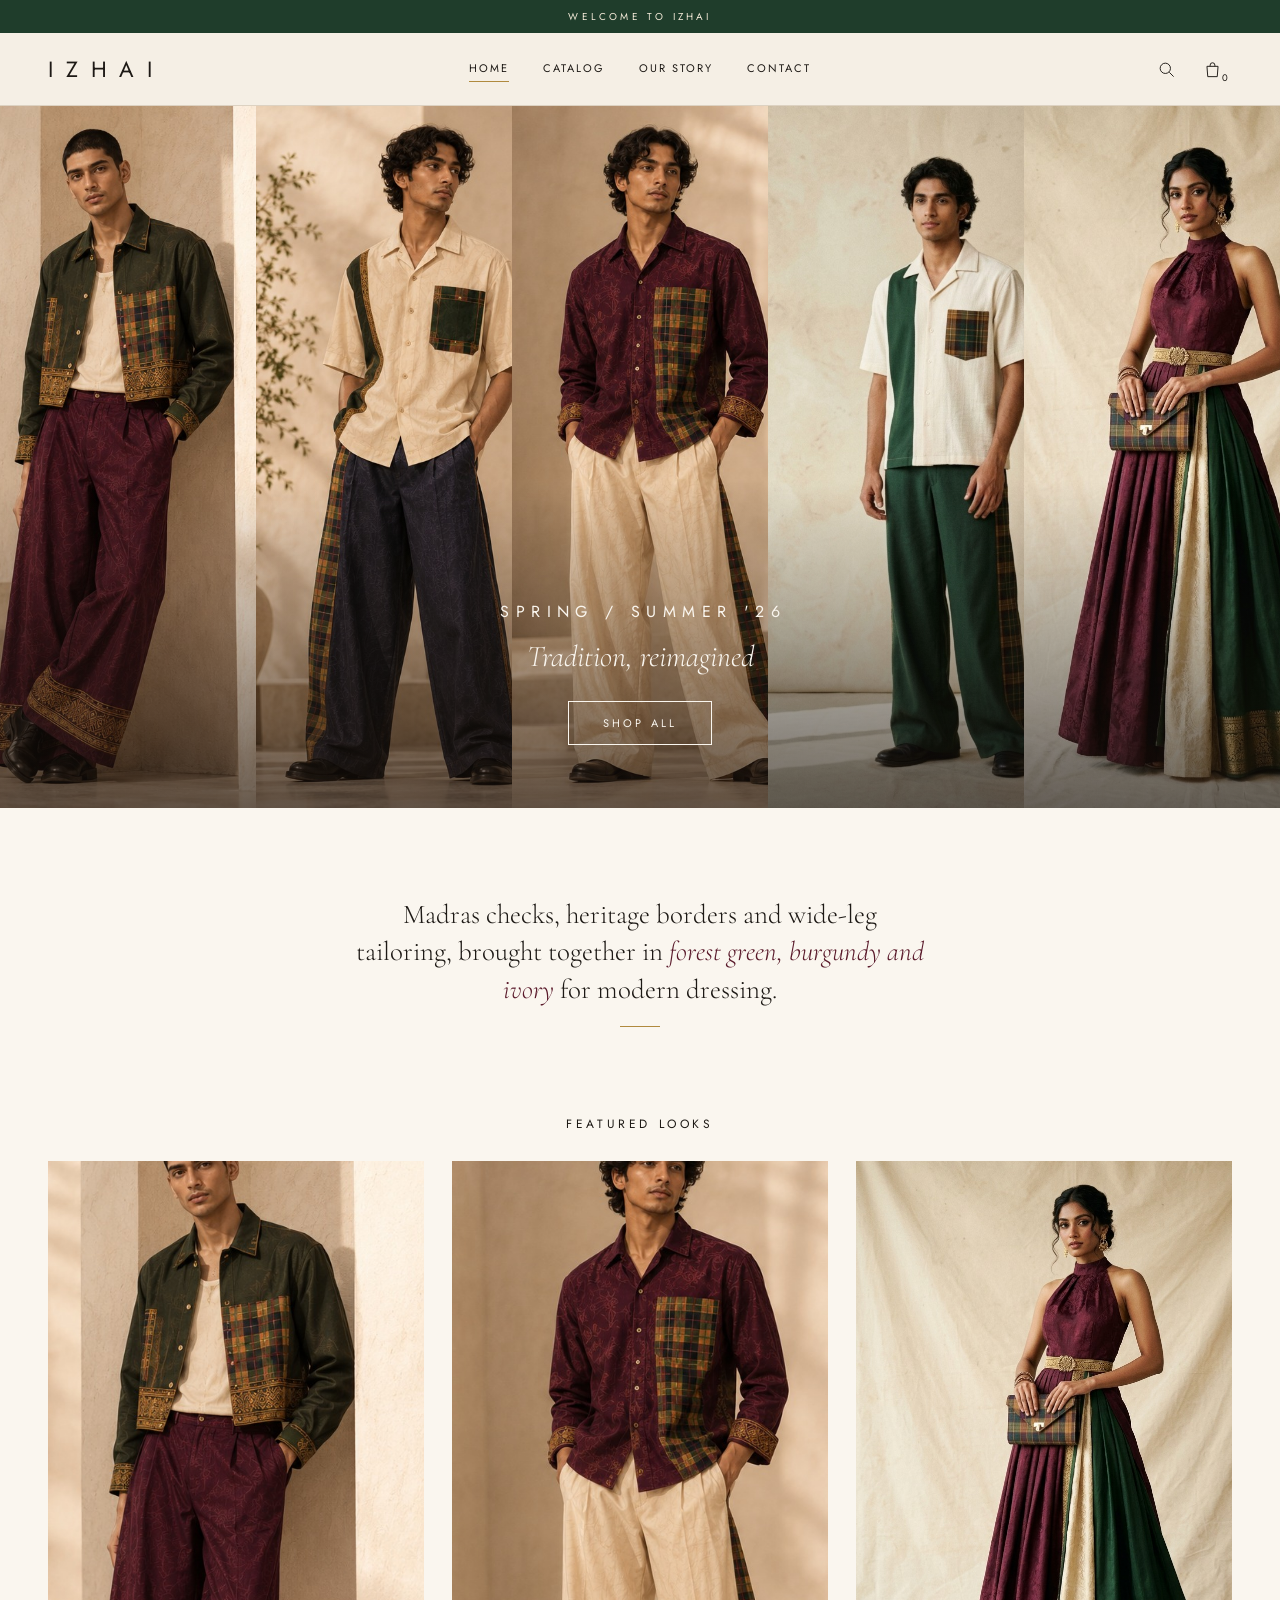
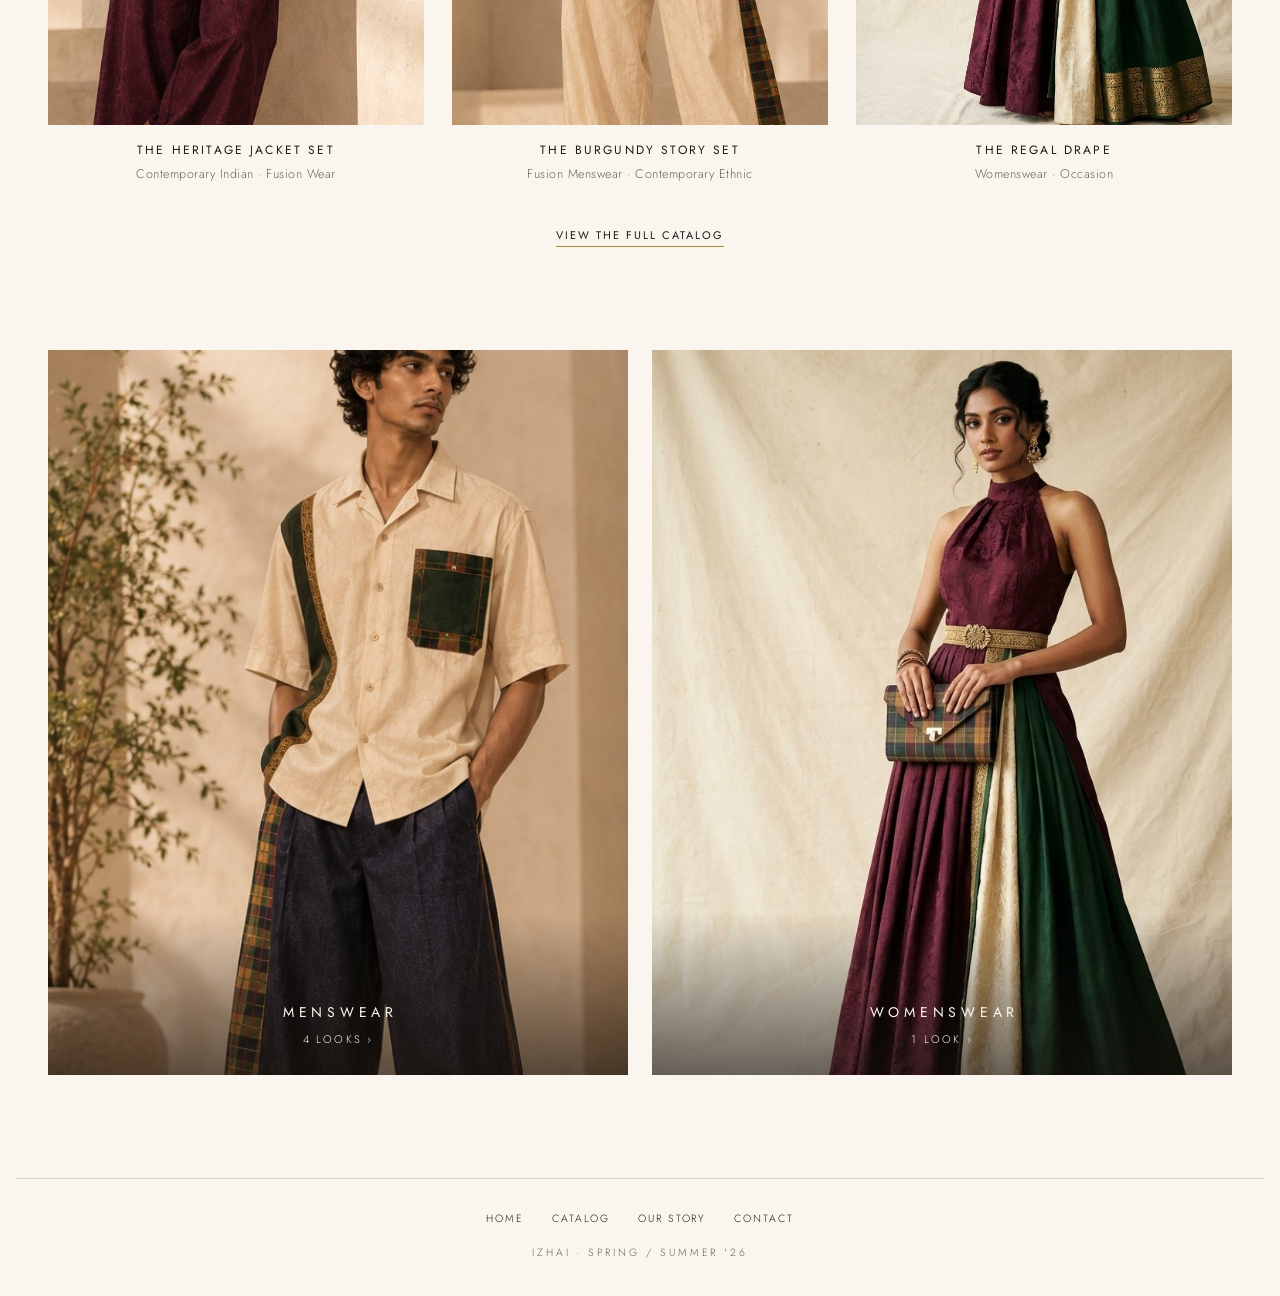
==== izhai-website/index.html @ 3ad514fe "Add IZHAI SS26 website Co-Authored-By: Claude Opus 5.5 <noreply@anthropic.com> Claude-Session: https" ====
<!doctype html>
<html lang="en">
<head>
<meta charset="utf-8">
<meta name="viewport" content="width=device-width, initial-scale=1, viewport-fit=cover">
<title>IZHAI</title>
<meta name="claude:viewport-fit-sides" content="cover">
<link rel="preconnect" href="https://fonts.googleapis.com">
<link rel="stylesheet" href="https://fonts.googleapis.com/css2?family=Cormorant+Garamond:ital,wght@0,400;0,500;1,400&family=Jost:wght@300;400;500&display=swap">
<style>
:root {
  --bg: #faf6ef;
  --header-bg: #f5efe5;
  --announce-bg: #1f3d2b;
  --announce-ink: #f3ead8;
  --surface: #fbf8f2;
  --tile: #ebe1d1;
  --ink: #1d1915;
  --muted: #6c6153;
  --hairline: #ddd2c2;
  --hairline-strong: #c9bba6;
  --gold: #b08a3e;
  --gold-text: #86672a;
  --burgundy: #5a1a2b;
  --forest: #1f3d2b;
  --chip-active-bg: #f1e6cf;
  --field-bg: #fffdf8;
  --on-photo: #faf6ef;
  --photo-scrim: rgba(22, 16, 12, 0.62);
  --photo-scrim-soft: rgba(22, 16, 12, 0);
  --sw-burgundy: #5a1a2b;
  --sw-forest: #1f3d2b;
  --sw-ivory: #efe6d2;
  --sw-navy: #1f2a44;
  --font-sans: "Jost", "Futura", "Century Gothic", "Avenir Next", "Helvetica Neue", Arial, sans-serif;
  --font-serif: "Cormorant Garamond", "EB Garamond", Garamond, "Times New Roman", Georgia, serif;
  --gutter-l: max(16px, env(safe-area-inset-left, 0px));
  --gutter-r: max(16px, env(safe-area-inset-right, 0px));
  --track: 0.18em;
  --header-h: 72px;
  color-scheme: light;
}
@media (prefers-color-scheme: dark) {
  :root:not([data-theme="light"]) {
    --bg: #1a1714;
    --header-bg: #201c18;
    --announce-bg: #14241a;
    --announce-ink: #e6dcc6;
    --surface: #221e1a;
    --tile: #2c2621;
    --ink: #efe7da;
    --muted: #a89c8b;
    --hairline: #3a332c;
    --hairline-strong: #52483e;
    --gold: #d2ae68;
    --gold-text: #d9b874;
    --burgundy: #d08d9e;
    --forest: #8fb79d;
    --chip-active-bg: #342c22;
    --field-bg: #221e1a;
    --on-photo: #faf6ef;
    --photo-scrim: rgba(10, 8, 6, 0.7);
    --photo-scrim-soft: rgba(10, 8, 6, 0);
    --sw-burgundy: #7a2a3e;
    --sw-forest: #2f5a40;
    --sw-ivory: #e9dfca;
    --sw-navy: #34446a;
    color-scheme: dark;
  }
}
:root[data-theme="dark"] {
  --bg: #1a1714;
  --header-bg: #201c18;
  --announce-bg: #14241a;
  --announce-ink: #e6dcc6;
  --surface: #221e1a;
  --tile: #2c2621;
  --ink: #efe7da;
  --muted: #a89c8b;
  --hairline: #3a332c;
  --hairline-strong: #52483e;
  --gold: #d2ae68;
  --gold-text: #d9b874;
  --burgundy: #d08d9e;
  --forest: #8fb79d;
  --chip-active-bg: #342c22;
  --field-bg: #221e1a;
  --on-photo: #faf6ef;
  --photo-scrim: rgba(10, 8, 6, 0.7);
  --photo-scrim-soft: rgba(10, 8, 6, 0);
  --sw-burgundy: #7a2a3e;
  --sw-forest: #2f5a40;
  --sw-ivory: #e9dfca;
  --sw-navy: #34446a;
  color-scheme: dark;
}

*, *::before, *::after { box-sizing: border-box; }
html { -webkit-text-size-adjust: 100%; }
body {
  margin: 0;
  background: var(--bg);
  color: var(--ink);
  font-family: var(--font-sans);
  font-weight: 300;
  font-size: 15px;
  line-height: 1.5;
  -webkit-font-smoothing: antialiased;
}
body::before {
  content: "";
  position: fixed;
  inset: 0 0 auto;
  height: env(safe-area-inset-top, 0px);
  z-index: 10;
  background: var(--header-bg);
}
img { max-width: 100%; display: block; }
a { color: inherit; }
button, select, input, textarea { font: inherit; color: inherit; }
:focus-visible { outline: 2px solid var(--gold); outline-offset: 3px; }
[hidden] { display: none !important; }

.page {
  padding-left: max(16px, env(safe-area-inset-left, 0px));
  padding-right: max(16px, env(safe-area-inset-right, 0px));
  padding-block: 0;
  min-height: 100vh;
  display: flex;
  flex-direction: column;
}
.wrap { width: 100%; max-width: 1440px; margin-inline: auto; padding-inline: clamp(0px, 2.5vw, 40px); }
.bleed {
  margin-left: calc(-1 * var(--gutter-l));
  margin-right: calc(-1 * var(--gutter-r));
}
.bleed-pad {
  padding-left: var(--gutter-l);
  padding-right: var(--gutter-r);
}

.caps, .nav a, .bar, .filter-title, .chip, .card-name, .btn, .tag, .details-title, .eyebrow, .crumbs {
  font-family: var(--font-sans);
  text-transform: uppercase;
  letter-spacing: var(--track);
}

/* Announcement */
.announce {
  background: var(--announce-bg);
  color: var(--announce-ink);
  text-align: center;
  font-size: 10px;
  font-weight: 400;
  letter-spacing: 0.32em;
  text-transform: uppercase;
  padding-block: 9px;
  padding-top: calc(9px + env(safe-area-inset-top, 0px));
}

/* Header */
.site-header {
  position: sticky;
  top: env(safe-area-inset-top, 0px);
  z-index: 20;
  background: var(--header-bg);
  border-bottom: 1px solid var(--hairline);
}
.header-inner {
  display: grid;
  grid-template-columns: 1fr auto 1fr;
  align-items: center;
  gap: 16px;
  min-height: var(--header-h);
  padding-block: 12px;
}
.wordmark {
  justify-self: start;
  text-decoration: none;
  font-family: var(--font-sans);
  font-weight: 400;
  font-size: 22px;
  letter-spacing: 0.58em;
  margin-right: -0.58em;
  line-height: 1;
}
.nav { display: flex; gap: 34px; flex-wrap: wrap; justify-content: center; }
.nav a {
  font-size: 11px;
  font-weight: 400;
  text-decoration: none;
  padding-block: 4px;
  border-bottom: 1px solid transparent;
}
.nav a:hover { border-bottom-color: var(--hairline-strong); }
.nav a[aria-current="page"] { border-bottom-color: var(--gold); }
.tools { justify-self: end; display: flex; align-items: center; gap: 6px; }
.icon-btn {
  position: relative;
  display: inline-grid;
  place-items: center;
  width: 40px;
  height: 40px;
  background: none;
  border: 1px solid transparent;
  cursor: pointer;
  padding: 0;
}
.icon-btn:hover { border-color: var(--hairline); }
.icon-btn svg { width: 19px; height: 19px; fill: none; stroke: currentColor; stroke-width: 1.2; }
.bag { cursor: default; }
.bag:hover { border-color: transparent; }
.bag-count {
  position: absolute;
  right: 3px;
  bottom: 5px;
  font-size: 9.5px;
  font-weight: 400;
  line-height: 1;
}
.search-row { border-top: 1px solid var(--hairline); padding-block: 12px; }
.search-row .wrap { display: flex; align-items: center; gap: 12px; }
.search-row input {
  flex: 1;
  min-width: 0;
  background: transparent;
  border: 0;
  border-bottom: 1px solid var(--hairline-strong);
  padding: 8px 2px;
  font-size: 14px;
  letter-spacing: 0.06em;
}
.search-row input:focus-visible { outline: none; border-bottom-color: var(--gold); }
.search-row .caps { font-size: 10.5px; color: var(--muted); }

/* Views */
main { flex: 1; }
.view:focus { outline: none; }
.view-head { text-align: center; padding-block: clamp(32px, 5vw, 56px) clamp(20px, 3vw, 32px); }
.view-head h1 {
  margin: 0;
  font-family: var(--font-sans);
  font-weight: 400;
  font-size: clamp(18px, 2.2vw, 24px);
  text-transform: uppercase;
  letter-spacing: 0.32em;
  margin-right: -0.32em;
}
.view-head p {
  margin: 14px auto 0;
  max-width: 46ch;
  font-family: var(--font-serif);
  font-size: clamp(18px, 2vw, 22px);
  line-height: 1.4;
  color: var(--muted);
}
.rule { width: 40px; height: 1px; background: var(--gold); margin: 18px auto 0; border: 0; }
.section-title {
  margin: 0 0 28px;
  text-align: center;
  font-size: 12px;
  font-weight: 400;
  letter-spacing: 0.3em;
  text-transform: uppercase;
}

/* Hero */
.hero { position: relative; height: clamp(420px, 78vh, 760px); background: var(--tile); overflow: hidden; }
.hero-strip { display: grid; grid-template-columns: repeat(5, minmax(0, 1fr)); height: 100%; }
.hero-strip img { width: 100%; height: 100%; object-fit: cover; object-position: 50% 25%; }
.hero-overlay {
  position: absolute;
  inset: auto 0 0 0;
  padding: 120px 16px clamp(36px, 7vh, 72px);
  background: linear-gradient(to top, var(--photo-scrim), var(--photo-scrim-soft));
  text-align: center;
  color: var(--on-photo);
}
.hero-overlay h1 {
  margin: 0;
  font-family: var(--font-sans);
  font-weight: 400;
  font-size: clamp(13px, 1.6vw, 16px);
  letter-spacing: 0.4em;
  margin-right: -0.4em;
  text-transform: uppercase;
}
.hero-overlay p {
  margin: 10px 0 22px;
  font-family: var(--font-serif);
  font-style: italic;
  font-size: clamp(20px, 2.6vw, 30px);
}
.btn-outline-light {
  display: inline-block;
  color: var(--on-photo);
  border: 1px solid var(--on-photo);
  padding: 13px 34px;
  font-size: 11px;
  font-weight: 400;
  letter-spacing: 0.28em;
  text-transform: uppercase;
  text-decoration: none;
  transition: background-color 200ms ease, color 200ms ease;
}
.btn-outline-light:hover { background: var(--on-photo); color: var(--ink); }
.btn-outline-light:focus-visible { outline-color: var(--on-photo); }

.home-intro { text-align: center; padding-block: clamp(44px, 7vw, 88px); }
.home-intro p {
  margin: 0 auto;
  max-width: 44ch;
  font-family: var(--font-serif);
  font-size: clamp(20px, 2.4vw, 27px);
  line-height: 1.38;
}
.home-intro em { color: var(--burgundy); }
.featured { padding-bottom: clamp(48px, 7vw, 96px); }
.featured .grid { grid-template-columns: repeat(3, minmax(0, 1fr)); }
.more { text-align: center; margin-top: 40px; }
.link-caps {
  font-size: 11px;
  font-weight: 400;
  letter-spacing: var(--track);
  text-transform: uppercase;
  text-decoration: none;
  border-bottom: 1px solid var(--gold);
  padding-bottom: 3px;
}

.split { display: grid; grid-template-columns: 1fr 1fr; gap: clamp(12px, 2vw, 24px); padding-bottom: clamp(56px, 8vw, 104px); }
.split a {
  position: relative;
  display: block;
  aspect-ratio: 4 / 5;
  overflow: hidden;
  background: var(--tile);
  text-decoration: none;
  color: var(--on-photo);
}
.split img { width: 100%; height: 100%; object-fit: cover; object-position: 50% 22%; transition: transform 900ms cubic-bezier(.2, .6, .2, 1); }
.split a:hover img { transform: scale(1.04); }
.split-label {
  position: absolute;
  inset: auto 0 0 0;
  padding: 90px 20px 28px;
  background: linear-gradient(to top, var(--photo-scrim), var(--photo-scrim-soft));
  text-align: center;
}
.split-label strong { display: block; font-weight: 400; font-size: 14px; letter-spacing: 0.34em; text-transform: uppercase; margin-right: -0.34em; }
.split-label span { display: block; margin-top: 8px; font-size: 11px; letter-spacing: 0.2em; text-transform: uppercase; }

/* Filter / sort bar */
.bar {
  display: flex;
  align-items: center;
  justify-content: space-between;
  gap: 12px;
  border-top: 1px solid var(--hairline);
  border-bottom: 1px solid var(--hairline);
  padding-block: 12px;
  font-size: 11px;
  font-weight: 400;
}
.bar-left { display: flex; align-items: center; gap: 20px; flex-wrap: wrap; }
.filter-toggle {
  background: none;
  border: 0;
  padding: 4px 0;
  cursor: pointer;
  font-size: 11px;
  letter-spacing: var(--track);
  text-transform: uppercase;
  display: inline-flex;
  align-items: center;
  gap: 10px;
}
.filter-toggle .sign { font-size: 14px; line-height: 1; width: 10px; text-align: center; }
.count { color: var(--muted); }
.sort { display: inline-flex; align-items: center; gap: 8px; position: relative; }
.sort label { cursor: pointer; white-space: nowrap; }
.sort select {
  appearance: none;
  -webkit-appearance: none;
  background: transparent;
  border: 0;
  border-bottom: 1px solid transparent;
  padding: 4px 18px 4px 2px;
  font-size: 11px;
  letter-spacing: var(--track);
  text-transform: uppercase;
  cursor: pointer;
}
.sort select:hover { border-bottom-color: var(--hairline-strong); }
.sort select option { background: var(--surface); color: var(--ink); }
.sort .chev { position: absolute; right: 2px; pointer-events: none; font-size: 14px; line-height: 1; transform: translateY(-1px); }

/* Shop layout */
.shop {
  display: grid;
  grid-template-columns: 210px minmax(0, 1fr);
  gap: clamp(24px, 3vw, 48px);
  padding-block: 32px 72px;
}
.shop[data-filters="closed"] { grid-template-columns: minmax(0, 1fr); }
.shop[data-filters="closed"] .filters { display: none; }
.filters { align-self: start; position: sticky; top: calc(env(safe-area-inset-top, 0px) + var(--header-h) + 24px); }
.filter-group { border-bottom: 1px solid var(--hairline); }
.filter-group summary {
  list-style: none;
  cursor: pointer;
  display: flex;
  justify-content: space-between;
  align-items: center;
  padding-block: 14px;
}
.filter-group summary::-webkit-details-marker { display: none; }
.filter-title { font-size: 11px; font-weight: 400; }
.filter-title .n { color: var(--gold-text); margin-left: 6px; }
.summary-chev {
  width: 7px; height: 7px;
  border-right: 1px solid var(--ink);
  border-bottom: 1px solid var(--ink);
  transform: rotate(45deg) translate(-2px, -2px);
  transition: transform 200ms ease;
  flex: none;
}
.filter-group[open] .summary-chev { transform: rotate(225deg) translate(-2px, -2px); }
.chips { display: flex; flex-direction: column; gap: 2px; padding-bottom: 14px; }
.chip {
  display: flex;
  align-items: center;
  gap: 10px;
  width: 100%;
  text-align: left;
  background: none;
  border: 0;
  border-left: 1px solid transparent;
  padding: 6px 8px;
  font-size: 10.5px;
  letter-spacing: 0.14em;
  font-weight: 300;
  cursor: pointer;
  color: var(--muted);
  transition: color 150ms ease, background-color 150ms ease;
}
.chip:hover { color: var(--ink); }
.chip[aria-pressed="true"] { color: var(--ink); font-weight: 400; border-left-color: var(--gold); background: var(--chip-active-bg); }
.chip .box { width: 10px; height: 10px; flex: none; border: 1px solid var(--hairline-strong); }
.chip[aria-pressed="true"] .box { background: var(--gold); border-color: var(--gold); }
.chip .sw { width: 11px; height: 11px; border-radius: 50%; flex: none; border: 1px solid var(--hairline-strong); }
.sw-burgundy { background: var(--sw-burgundy); }
.sw-forest-green { background: var(--sw-forest); }
.sw-ivory { background: var(--sw-ivory); }
.sw-navy { background: var(--sw-navy); }
.clear {
  margin-top: 18px;
  background: none;
  border: 0;
  border-bottom: 1px solid var(--hairline-strong);
  padding: 2px 0;
  font-size: 10.5px;
  letter-spacing: var(--track);
  text-transform: uppercase;
  cursor: pointer;
  color: var(--muted);
}
.clear:hover { color: var(--ink); border-bottom-color: var(--gold); }

/* Grid + cards */
.grid {
  list-style: none;
  margin: 0;
  padding: 0;
  display: grid;
  grid-template-columns: repeat(3, minmax(0, 1fr));
  gap: 56px clamp(16px, 2.2vw, 32px);
}
.card a { display: block; text-decoration: none; color: inherit; }
.card a:focus-visible { outline-offset: 6px; }
.card-media { aspect-ratio: 2 / 3; background: var(--tile); overflow: hidden; }
.card-media img {
  width: 100%;
  height: 100%;
  object-fit: cover;
  object-position: 50% 30%;
  transition: transform 900ms cubic-bezier(.2, .6, .2, 1);
}
.card a:hover .card-media img, .card a:focus-visible .card-media img { transform: scale(1.045); }
.card-text { padding-top: 16px; text-align: center; }
.card-name { margin: 0; font-size: 12px; font-weight: 400; }
.card-sub { margin: 6px 0 0; font-size: 12.5px; color: var(--muted); letter-spacing: 0.04em; }
.empty { grid-column: 1 / -1; text-align: center; padding: 64px 0; color: var(--muted); }
.empty p { margin: 0 0 12px; font-family: var(--font-serif); font-size: 21px; color: var(--ink); }

/* Product view */
.crumbs { display: flex; flex-wrap: wrap; gap: 10px; align-items: center; padding-block: 22px; font-size: 10.5px; color: var(--muted); border-bottom: 1px solid var(--hairline); }
.crumbs a { text-decoration: none; }
.crumbs a:hover { color: var(--ink); }
.crumbs [aria-current] { color: var(--ink); }
.product {
  display: grid;
  grid-template-columns: minmax(0, 1.05fr) minmax(0, 1fr);
  gap: clamp(28px, 5vw, 80px);
  padding-block: 36px 80px;
  align-items: start;
}
.product-media { background: var(--tile); position: sticky; top: calc(env(safe-area-inset-top, 0px) + var(--header-h) + 20px); }
.product-media img { width: 100%; height: auto; max-height: calc(100vh - var(--header-h) - 60px); object-fit: contain; margin-inline: auto; }
.product-body { padding-top: 8px; max-width: 560px; }
.eyebrow { margin: 0 0 14px; font-size: 10.5px; font-weight: 400; color: var(--gold-text); }
.product-body h1 {
  margin: 0;
  font-family: var(--font-sans);
  font-weight: 400;
  text-transform: uppercase;
  letter-spacing: 0.16em;
  font-size: clamp(19px, 2.2vw, 25px);
  line-height: 1.35;
}
.product-meta { margin: 10px 0 0; font-size: 12.5px; color: var(--muted); letter-spacing: 0.04em; }
.tags { list-style: none; margin: 18px 0 0; padding: 0; display: flex; flex-wrap: wrap; gap: 8px; }
.tag { border: 1px solid var(--hairline-strong); padding: 5px 10px; font-size: 9.5px; font-weight: 400; }
.story { margin-top: 26px; font-family: var(--font-serif); font-size: 19px; line-height: 1.55; font-weight: 400; }
.story p { margin: 0 0 14px; }
.story p:last-child { font-style: italic; color: var(--burgundy); }
.details-title { margin: 24px 0 0; padding-top: 18px; border-top: 1px solid var(--hairline); font-size: 11px; font-weight: 400; }
.details-list { list-style: none; margin: 12px 0 0; padding: 0; }
.details-list li { position: relative; padding: 8px 0 8px 20px; font-size: 14px; border-bottom: 1px solid var(--hairline); }
.details-list li::before { content: ""; position: absolute; left: 2px; top: 50%; width: 8px; height: 1px; background: var(--gold); }
.product-nav { margin-top: 36px; display: flex; justify-content: space-between; gap: 12px; flex-wrap: wrap; }
.btn {
  display: inline-flex;
  align-items: center;
  justify-content: center;
  background: none;
  border: 1px solid var(--hairline-strong);
  padding: 11px 18px;
  font-size: 10.5px;
  font-weight: 400;
  cursor: pointer;
  min-height: 44px;
  text-decoration: none;
}
.btn:hover { border-color: var(--ink); }
.btn-solid { background: var(--ink); color: var(--bg); border-color: var(--ink); }
.btn-solid:hover { background: var(--forest); border-color: var(--forest); color: var(--bg); }
.back { margin-top: 18px; }

/* Our story */
.story-page {
  display: grid;
  grid-template-columns: minmax(0, 0.9fr) minmax(0, 1fr);
  gap: clamp(28px, 5vw, 80px);
  align-items: center;
  padding-block: 8px 88px;
}
.story-page figure { margin: 0; background: var(--tile); aspect-ratio: 4 / 5; overflow: hidden; }
.story-page figure img { width: 100%; height: 100%; object-fit: cover; object-position: 50% 25%; }
.story-text { font-family: var(--font-serif); font-size: clamp(19px, 1.8vw, 22px); line-height: 1.6; max-width: 34em; }
.story-text p { margin: 0 0 18px; }
.story-text p:first-child::first-letter { font-size: 3.2em; float: left; line-height: 0.85; padding: 6px 10px 0 0; color: var(--burgundy); }
.story-text .link-caps { font-family: var(--font-sans); }

/* Contact */
.contact { max-width: 560px; margin-inline: auto; padding-block: 8px 96px; }
.field { display: block; margin-bottom: 22px; }
.field span { display: block; font-size: 10.5px; font-weight: 400; letter-spacing: var(--track); text-transform: uppercase; margin-bottom: 8px; }
.field input, .field textarea {
  width: 100%;
  background: var(--field-bg);
  border: 1px solid var(--hairline-strong);
  padding: 12px 14px;
  font-size: 15px;
  border-radius: 0;
}
.field textarea { min-height: 150px; resize: vertical; }
.field input:focus-visible, .field textarea:focus-visible { outline: 2px solid var(--gold); outline-offset: 0; border-color: var(--gold); }
.form-note { margin: 18px 0 0; font-size: 12.5px; color: var(--muted); }
.thanks { text-align: center; padding: 40px 20px; border: 1px solid var(--hairline); }
.thanks p { margin: 0 0 18px; font-family: var(--font-serif); font-size: 24px; }

/* Footer */
.site-footer { border-top: 1px solid var(--hairline); padding-block: 32px calc(36px + env(safe-area-inset-bottom, 0px)); text-align: center; }
.footer-nav { display: flex; justify-content: center; flex-wrap: wrap; gap: 10px 28px; margin-bottom: 18px; }
.footer-nav a { font-size: 10.5px; letter-spacing: var(--track); text-transform: uppercase; text-decoration: none; color: var(--ink); }
.footer-nav a:hover { color: var(--gold-text); }
.footer-line { margin: 0; font-size: 10.5px; letter-spacing: 0.28em; text-transform: uppercase; color: var(--muted); }

/* Responsive */
@media (max-width: 1100px) {
  .grid { grid-template-columns: repeat(2, minmax(0, 1fr)); }
}
@media (max-width: 860px) {
  :root { --header-h: 96px; }
  .header-inner { grid-template-columns: 1fr auto; row-gap: 6px; padding-block: 10px; }
  .nav { grid-column: 1 / -1; grid-row: 2; gap: 22px; }
  .wordmark { font-size: 19px; }
  .shop { grid-template-columns: minmax(0, 1fr); padding-block: 20px 56px; gap: 24px; }
  .filters { position: static; }
  .chips { flex-direction: row; flex-wrap: wrap; gap: 8px; }
  .chip { width: auto; border: 1px solid var(--hairline); padding: 8px 12px; min-height: 36px; }
  .chip[aria-pressed="true"] { border-color: var(--gold); }
  .chip .box { display: none; }
  .product { grid-template-columns: minmax(0, 1fr); padding-block: 20px 64px; }
  .product-media { position: static; }
  .product-media img { max-height: 78vh; }
  .story-page { grid-template-columns: minmax(0, 1fr); }
  .story-page figure { aspect-ratio: 4 / 3; }
}
@media (max-width: 600px) {
  .grid, .featured .grid { grid-template-columns: minmax(0, 1fr); gap: 44px; }
  .nav { gap: 16px; }
  .nav a { font-size: 10px; letter-spacing: 0.15em; }
  .split { grid-template-columns: minmax(0, 1fr); }
  .split a { aspect-ratio: 4 / 4; }
  .sort label { position: absolute; width: 1px; height: 1px; overflow: hidden; clip: rect(0 0 0 0); white-space: nowrap; }
  .bar-left { gap: 14px; }
  .hero { height: clamp(420px, 72vh, 620px); }
}
@media (prefers-reduced-motion: no-preference) { html { scroll-behavior: smooth; } }
@media (prefers-reduced-motion: reduce) {
  *, *::before, *::after { transition: none !important; animation: none !important; }
  .card a:hover .card-media img, .card a:focus-visible .card-media img, .split a:hover img { transform: none; }
}
.sr-only { position: absolute; width: 1px; height: 1px; padding: 0; margin: -1px; overflow: hidden; clip: rect(0 0 0 0); white-space: nowrap; border: 0; }
</style>
</head>
<body>
<div class="page">
  <div class="announce bleed bleed-pad" role="note">Welcome to IZHAI</div>

  <header class="site-header bleed bleed-pad">
    <div class="wrap header-inner">
      <a class="wordmark" href="#home" aria-label="IZHAI home">IZHAI</a>
      <nav class="nav" aria-label="Primary">
        <a href="#home" data-route="home">Home</a>
        <a href="#catalog" data-route="catalog">Catalog</a>
        <a href="#our-story" data-route="our-story">Our Story</a>
        <a href="#contact" data-route="contact">Contact</a>
      </nav>
      <div class="tools">
        <button class="icon-btn" id="searchToggle" type="button" aria-label="Search looks" aria-expanded="false" aria-controls="searchRow">
          <svg viewBox="0 0 24 24" aria-hidden="true"><circle cx="10.5" cy="10.5" r="6.5"/><path d="M15.5 15.5L21 21"/></svg>
        </button>
        <span class="icon-btn bag" role="img" aria-label="Bag, 0 items">
          <svg viewBox="0 0 24 24" aria-hidden="true"><path d="M5 8h14l-1 13H6L5 8z"/><path d="M9 8V6.5a3 3 0 0 1 6 0V8"/></svg>
          <span class="bag-count" aria-hidden="true">0</span>
        </span>
      </div>
    </div>
    <div class="search-row" id="searchRow" hidden>
      <div class="wrap">
        <label class="sr-only" for="searchInput">Search looks by name</label>
        <input id="searchInput" type="search" placeholder="Search looks" autocomplete="off">
        <span class="caps" id="searchCount" aria-live="polite"></span>
      </div>
    </div>
  </header>

  <main>
    <!-- HOME -->
    <section class="view" data-view="home" tabindex="-1" aria-labelledby="homeTitle">
      <div class="hero bleed">
        <div class="hero-strip" id="heroStrip"></div>
        <div class="hero-overlay">
          <h1 id="homeTitle">Spring / Summer '26</h1>
          <p>Tradition, reimagined</p>
          <a class="btn-outline-light" href="#catalog">Shop all</a>
        </div>
      </div>
      <div class="wrap">
        <div class="home-intro">
          <p>Madras checks, heritage borders and wide-leg tailoring, brought together in <em>forest green, burgundy and ivory</em> for modern dressing.</p>
          <hr class="rule">
        </div>
        <section class="featured" aria-labelledby="featuredTitle">
          <h2 class="section-title" id="featuredTitle">Featured Looks</h2>
          <ul class="grid" id="featuredGrid"></ul>
          <p class="more"><a class="link-caps" href="#catalog">View the full catalog</a></p>
        </section>
        <section class="split" aria-label="Shop by category" id="splitBand"></section>
      </div>
    </section>

    <!-- CATALOG -->
    <section class="view wrap" data-view="catalog" tabindex="-1" aria-labelledby="catalogTitle" hidden>
      <header class="view-head">
        <h1 id="catalogTitle">Catalog</h1>
        <p>Spring / Summer '26. Tradition reimagined through Madras checks, heritage borders and wide-leg tailoring.</p>
      </header>
      <div class="bar">
        <div class="bar-left">
          <button class="filter-toggle" id="filterToggle" type="button" aria-controls="filters" aria-expanded="true">
            <span>Filter by</span><span class="sign" aria-hidden="true">&minus;</span>
          </button>
          <span class="count" id="count" aria-live="polite">5 Looks</span>
        </div>
        <div class="sort">
          <label for="sort">Sort by</label>
          <select id="sort">
            <option value="collection">Collection order</option>
            <option value="name">Name A–Z</option>
          </select>
          <span class="chev" aria-hidden="true">&rsaquo;</span>
        </div>
      </div>
      <div class="shop" id="shop" data-filters="open">
        <aside class="filters" id="filters" aria-label="Filters"></aside>
        <ul class="grid" id="grid" aria-label="Looks"></ul>
      </div>
    </section>

    <!-- LOOK -->
    <section class="view wrap" data-view="look" tabindex="-1" aria-labelledby="lookTitle" hidden>
      <nav class="crumbs" aria-label="Breadcrumb">
        <a href="#home">Home</a><span aria-hidden="true">/</span>
        <a href="#catalog">Catalog</a><span aria-hidden="true">/</span>
        <span aria-current="page" id="crumbName"></span>
      </nav>
      <article class="product">
        <div class="product-media"><img id="lookImg" src="images/look-1.jpg" alt=""></div>
        <div class="product-body">
          <p class="eyebrow" id="lookEyebrow"></p>
          <h1 id="lookTitle"></h1>
          <p class="product-meta" id="lookMeta"></p>
          <ul class="tags" id="lookTags" aria-label="Style"></ul>
          <div class="story" id="lookStory"></div>
          <h2 class="details-title">Design Details</h2>
          <ul class="details-list" id="lookDetails"></ul>
          <div class="product-nav">
            <a class="btn" id="prevLink" href="#">&lsaquo;&nbsp; Previous</a>
            <a class="btn" id="nextLink" href="#">Next &nbsp;&rsaquo;</a>
          </div>
          <p class="back"><a class="link-caps" href="#catalog">Back to catalog</a></p>
        </div>
      </article>
    </section>

    <!-- OUR STORY -->
    <section class="view wrap" data-view="our-story" tabindex="-1" aria-labelledby="storyTitle" hidden>
      <header class="view-head">
        <h1 id="storyTitle">Our Story</h1>
        <hr class="rule">
      </header>
      <div class="story-page">
        <figure><img src="images/look-4.jpg" alt="The Modern Classic Set: ivory shirt with a forest green colour-block panel over forest green wide-leg trousers."></figure>
        <div class="story-text">
          <p>IZHAI begins with the textiles of tradition. For Spring / Summer '26, the Madras check, heritage borders and tonal surface motifs are taken out of the archive and set within the clean lines of contemporary dressing.</p>
          <p>Forest green, burgundy and ivory are placed against one another in colour-blocked panels, check pockets and side stripes, while gold-toned borders trace hems, cuffs and waistbands. Wide-leg trousers and relaxed silhouettes give every look an ease that belongs to everyday life.</p>
          <p>From the everyday shirt to the floor-length drape, the intent stays the same: tradition reimagined for modern dressing, with garments that bring character to the wardrobe.</p>
          <p><a class="link-caps" href="#catalog">Explore the collection</a></p>
        </div>
      </div>
    </section>

    <!-- CONTACT -->
    <section class="view wrap" data-view="contact" tabindex="-1" aria-labelledby="contactTitle" hidden>
      <header class="view-head">
        <h1 id="contactTitle">Contact</h1>
        <p>Questions about a look or the collection? Leave a note below.</p>
      </header>
      <div class="contact">
        <form id="contactForm" novalidate>
          <label class="field"><span>Name</span><input name="name" type="text" autocomplete="name" required></label>
          <label class="field"><span>Email</span><input name="email" type="email" autocomplete="email" required></label>
          <label class="field"><span>Message</span><textarea name="message" required></textarea></label>
          <button class="btn btn-solid" type="submit">Send message</button>
          <p class="form-note" id="formNote">This form is a preview: nothing is sent anywhere yet.</p>
        </form>
        <div class="thanks" id="thanks" role="status" hidden>
          <p>Thanks, we'll be in touch.</p>
          <button class="btn" id="againBtn" type="button">Send another message</button>
        </div>
      </div>
    </section>
  </main>

  <footer class="site-footer">
    <nav class="footer-nav" aria-label="Footer">
      <a href="#home">Home</a>
      <a href="#catalog">Catalog</a>
      <a href="#our-story">Our Story</a>
      <a href="#contact">Contact</a>
    </nav>
    <p class="footer-line">IZHAI &middot; Spring / Summer '26</p>
  </footer>
</div>

<script>
(function () {
  // Collection data. Add new looks by appending objects to this array.
  var LOOKS = [
    {
      slug: "heritage-jacket-set",
      name: "The Heritage Jacket Set",
      image: "images/look-1.jpg",
      alt: "Model in a forest green cropped jacket with Madras check patchwork and gold borders, over burgundy wide-leg trousers with gold hem borders.",
      gender: "Menswear",
      colours: ["Forest Green", "Burgundy"],
      styles: ["Contemporary Indian", "Fusion Wear", "Statement Casual"],
      story: [
        "The Heritage Jacket Set brings together contemporary tailoring and traditional design elements in a distinctive silhouette. Featuring a forest green cropped jacket with contrasting Madras check patchwork, intricate gold-toned border detailing and a relaxed fit, this ensemble celebrates the beauty of textile contrasts.",
        "Paired with fluid, wide-leg burgundy trousers featuring subtle heritage-inspired motifs and decorative borders, the look creates a balance between understated elegance and expressive design.",
        "Designed for those who appreciate tradition reimagined through modern dressing."
      ],
      details: ["Forest green cropped jacket", "Contrasting Madras check patchwork", "Decorative gold-toned border detailing", "Relaxed-fit silhouette", "Wide-leg burgundy trousers", "Heritage-inspired surface motifs"]
    },
    {
      slug: "everyday-heritage-set",
      name: "The Everyday Heritage Set",
      image: "images/look-2.jpg",
      alt: "Model in an ivory short-sleeved shirt with a diagonal forest green panel and Madras check chest pocket, over navy wide-leg trousers with Madras check side panels.",
      gender: "Menswear",
      colours: ["Ivory", "Navy", "Forest Green"],
      styles: ["Contemporary Casual", "Fusion Wear", "Everyday Statement"],
      story: [
        "The Everyday Heritage Set reinterprets classic menswear through thoughtful colour blocking and textile placement. The ivory short-sleeved shirt features a contrasting forest green panel running diagonally across the front, complemented by a Madras check chest pocket.",
        "Paired with relaxed navy wide-leg trousers, the ensemble incorporates matching check detailing along the side panels, creating a cohesive visual connection between the upper and lower garments.",
        "A versatile expression of contemporary Indian dressing, designed to bring character to everyday wardrobes."
      ],
      details: ["Ivory short-sleeved shirt", "Contrasting forest green panel", "Madras check chest pocket", "Relaxed navy wide-leg trousers", "Madras check side detailing", "Comfortable contemporary silhouette"]
    },
    {
      slug: "burgundy-story-set",
      name: "The Burgundy Story Set",
      image: "images/look-3.jpg",
      alt: "Model in a full-sleeved burgundy shirt with tonal motifs, a Madras check front panel and detailed cuffs, over ivory wide-leg trousers with a Madras check side panel.",
      gender: "Menswear",
      colours: ["Burgundy", "Ivory"],
      styles: ["Fusion Menswear", "Contemporary Ethnic", "Statement Dressing"],
      story: [
        "The Burgundy Story Set explores the relationship between traditional surface patterns and contemporary menswear silhouettes. The burgundy shirt features subtle tonal heritage-inspired motifs, complemented by a contrasting Madras check panel across the front and intricate decorative detailing on the cuffs.",
        "The shirt is paired with relaxed ivory wide-leg trousers, featuring coordinating check accents along the side and a clean, fluid silhouette.",
        "The combination of deep burgundy and soft ivory creates a striking yet balanced look, making this ensemble a statement in modern heritage dressing."
      ],
      details: ["Full-sleeved burgundy shirt", "Tonal heritage-inspired surface motifs", "Madras check front panel", "Decorative cuff detailing", "Ivory wide-leg trousers", "Contrasting Madras check side panel"]
    },
    {
      slug: "modern-classic-set",
      name: "The Modern Classic Set",
      image: "images/look-4.jpg",
      alt: "Model in an ivory open-collar short-sleeved shirt with a forest green colour-block panel and Madras check chest pocket, over forest green wide-leg trousers with a Madras check side panel.",
      gender: "Menswear",
      colours: ["Ivory", "Forest Green"],
      styles: ["Minimal Fusion", "Contemporary Casual", "Everyday Luxury"],
      story: [
        "The Modern Classic Set celebrates simplicity through thoughtful detailing and contemporary proportions. The ivory short-sleeved shirt features a relaxed open-collar silhouette, highlighted by a contrasting forest green colour-block panel and a Madras check chest pocket.",
        "Complementing the shirt are relaxed forest green wide-leg trousers, detailed with a coordinating Madras check side panel that adds visual interest while maintaining the understated character of the ensemble.",
        "Designed for effortless styling, this look brings together everyday functionality and the distinctive identity of IZHAI."
      ],
      details: ["Ivory short-sleeved shirt", "Relaxed open-collar neckline", "Forest green colour-block panel", "Madras check chest pocket", "Forest green wide-leg trousers", "Coordinating Madras check side detailing"]
    },
    {
      slug: "regal-drape",
      name: "The Regal Drape",
      image: "images/look-5.jpg",
      alt: "Model in a sleeveless high-halter floor-length gown colour-blocked in burgundy, forest green and ivory, with a gold-toned waistband and heritage borders, holding a Madras check envelope clutch.",
      gender: "Womenswear",
      colours: ["Burgundy", "Forest Green", "Ivory"],
      styles: [],
      subline: "Womenswear · Occasion",
      story: [
        "The Regal Drape is an expression of modern elegance rooted in traditional aesthetics. Featuring a high halter neckline and a beautifully flowing floor-length silhouette, this ensemble brings together rich burgundy, deep forest green and contrasting ivory panels.",
        "The fitted bodice is complemented by a statement gold-toned waistband that defines the silhouette, while the colour-blocked skirt creates movement and visual depth. Traditional-inspired border detailing adds a distinctive heritage touch to the overall design.",
        "Designed for occasions that call for individuality, elegance and a contemporary interpretation of Indian dressing."
      ],
      details: ["High halter neckline", "Sleeveless fitted bodice", "Burgundy, forest green and ivory colour blocking", "Gold-toned waistband"]
    }
  ];
  var FEATURED = ["heritage-jacket-set", "burgundy-story-set", "regal-drape"];
  var SPLIT = [
    { gender: "Menswear", image: "images/look-2.jpg", alt: "Menswear: The Everyday Heritage Set." },
    { gender: "Womenswear", image: "images/look-5.jpg", alt: "Womenswear: The Regal Drape." }
  ];

  var GROUPS = [
    { key: "gender", label: "Gender", options: ["Menswear", "Womenswear"], get: function (l) { return [l.gender]; } },
    { key: "colour", label: "Colour", options: ["Burgundy", "Forest Green", "Ivory", "Navy"], get: function (l) { return l.colours; }, swatch: true },
    { key: "style", label: "Style", options: uniqueStyles(), get: function (l) { return l.styles; } }
  ];
  var VIEWS = ["home", "catalog", "our-story", "contact"];
  var STORE_KEY = "izhai-ss26-filters";

  var state = { gender: [], colour: [], style: [], sort: "collection" };
  var query = "";
  var visible = LOOKS.slice();
  var firstRoute = true;

  var $ = function (id) { return document.getElementById(id); };
  var grid = $("grid"), filtersEl = $("filters"), shop = $("shop"), countEl = $("count"),
      sortEl = $("sort"), toggle = $("filterToggle"), searchInput = $("searchInput");

  function uniqueStyles() {
    var out = [];
    LOOKS.forEach(function (l) { l.styles.forEach(function (s) { if (out.indexOf(s) < 0) out.push(s); }); });
    return out;
  }
  function slugify(s) { return s.toLowerCase().replace(/[^a-z0-9]+/g, "-"); }
  function subline(l) { return l.subline || l.styles.slice(0, 2).join(" · "); }
  function plural(n) { return n + (n === 1 ? " Look" : " Looks"); }
  function bySlug(s) { for (var i = 0; i < LOOKS.length; i++) if (LOOKS[i].slug === s) return LOOKS[i]; return null; }
  function el(tag, cls, text) {
    var e = document.createElement(tag);
    if (cls) e.className = cls;
    if (text != null) e.textContent = text;
    return e;
  }

  function load() {
    try {
      var raw = localStorage.getItem(STORE_KEY);
      if (!raw) return;
      var s = JSON.parse(raw);
      GROUPS.forEach(function (g) {
        if (Array.isArray(s[g.key])) state[g.key] = s[g.key].filter(function (v) { return g.options.indexOf(v) >= 0; });
      });
      if (s.sort === "name" || s.sort === "collection") state.sort = s.sort;
    } catch (e) {}
  }
  function save() {
    try { localStorage.setItem(STORE_KEY, JSON.stringify(state)); } catch (e) {}
  }

  function card(l) {
    var li = el("li", "card");
    var a = el("a");
    a.href = "#look-" + l.slug;
    a.dataset.slug = l.slug;
    var media = el("div", "card-media");
    var img = el("img");
    img.src = l.image;
    img.alt = l.alt;
    img.loading = "lazy";
    img.decoding = "async";
    media.appendChild(img);
    var text = el("div", "card-text");
    text.appendChild(el("h3", "card-name", l.name));
    text.appendChild(el("p", "card-sub", subline(l)));
    a.appendChild(media);
    a.appendChild(text);
    li.appendChild(a);
    return li;
  }

  // Home
  function buildHome() {
    var strip = $("heroStrip");
    LOOKS.slice(0, 5).forEach(function (l) {
      var img = el("img");
      img.src = l.image;
      img.alt = "";
      strip.appendChild(img);
    });
    var fg = $("featuredGrid");
    FEATURED.forEach(function (s) { var l = bySlug(s); if (l) fg.appendChild(card(l)); });
    var band = $("splitBand");
    SPLIT.forEach(function (s) {
      var n = LOOKS.filter(function (l) { return l.gender === s.gender; }).length;
      var a = el("a");
      a.href = "#catalog";
      a.addEventListener("click", function () {
        GROUPS.forEach(function (g) { state[g.key] = []; });
        state.gender = [s.gender];
        setQuery("");
        update();
      });
      var img = el("img");
      img.src = s.image;
      img.alt = s.alt;
      img.loading = "lazy";
      a.appendChild(img);
      var lab = el("span", "split-label");
      lab.appendChild(el("strong", null, s.gender));
      lab.appendChild(el("span", null, plural(n) + "  ›"));
      a.appendChild(lab);
      band.appendChild(a);
    });
  }

  // Catalog
  function buildFilters() {
    var wide = window.matchMedia("(min-width: 861px)").matches;
    GROUPS.forEach(function (g) {
      var d = el("details", "filter-group");
      d.open = wide || state[g.key].length > 0;
      var sum = el("summary");
      var t = el("span", "filter-title", g.label);
      var n = el("span", "n");
      n.dataset.count = g.key;
      t.appendChild(n);
      sum.appendChild(t);
      sum.appendChild(el("span", "summary-chev"));
      d.appendChild(sum);
      var wrap = el("div", "chips");
      wrap.setAttribute("role", "group");
      wrap.setAttribute("aria-label", g.label);
      g.options.forEach(function (opt) {
        var b = el("button", "chip");
        b.type = "button";
        b.dataset.group = g.key;
        b.dataset.value = opt;
        var mark = el("span", g.swatch ? "sw sw-" + slugify(opt) : "box");
        mark.setAttribute("aria-hidden", "true");
        b.appendChild(mark);
        b.appendChild(el("span", null, opt));
        b.addEventListener("click", function () {
          var arr = state[g.key], i = arr.indexOf(opt);
          if (i >= 0) arr.splice(i, 1); else arr.push(opt);
          update();
        });
        wrap.appendChild(b);
      });
      d.appendChild(wrap);
      filtersEl.appendChild(d);
    });
    var clear = el("button", "clear", "Clear filters");
    clear.type = "button";
    clear.id = "clearBtn";
    clear.addEventListener("click", clearAll);
    filtersEl.appendChild(clear);
  }
  function clearAll() {
    GROUPS.forEach(function (g) { state[g.key] = []; });
    setQuery("");
    update();
  }
  function setQuery(q) {
    query = q;
    if (searchInput.value !== q) searchInput.value = q;
  }

  function matches(l) {
    if (query && l.name.toLowerCase().indexOf(query.toLowerCase().trim()) < 0) return false;
    return GROUPS.every(function (g) {
      var sel = state[g.key];
      if (!sel.length) return true;
      var vals = g.get(l);
      return sel.some(function (v) { return vals.indexOf(v) >= 0; });
    });
  }

  function renderGrid() {
    visible = LOOKS.filter(matches);
    if (state.sort === "name") {
      visible.sort(function (a, b) {
        return a.name.replace(/^The\s+/i, "").localeCompare(b.name.replace(/^The\s+/i, ""));
      });
    }
    grid.textContent = "";
    if (!visible.length) {
      var li = el("li", "empty");
      li.appendChild(el("p", null, query ? "No looks match “" + query + "”." : "No looks match these filters."));
      var b = el("button", "clear", "Clear filters");
      b.type = "button";
      b.addEventListener("click", clearAll);
      li.appendChild(b);
      grid.appendChild(li);
    }
    visible.forEach(function (l) { grid.appendChild(card(l)); });
    countEl.textContent = plural(visible.length) + (query ? " · “" + query + "”" : "");
    $("searchCount").textContent = query ? plural(visible.length) : "";
  }

  function syncControls() {
    filtersEl.querySelectorAll(".chip").forEach(function (b) {
      b.setAttribute("aria-pressed", state[b.dataset.group].indexOf(b.dataset.value) >= 0 ? "true" : "false");
    });
    filtersEl.querySelectorAll("[data-count]").forEach(function (n) {
      var c = state[n.dataset.count].length;
      n.textContent = c ? "(" + c + ")" : "";
      if (c) n.closest("details").open = true;
    });
    var any = query || GROUPS.some(function (g) { return state[g.key].length; });
    $("clearBtn").hidden = !any;
    sortEl.value = state.sort;
  }

  function update() {
    syncControls();
    renderGrid();
    save();
  }

  function setFiltersOpen(open) {
    shop.dataset.filters = open ? "open" : "closed";
    toggle.setAttribute("aria-expanded", open ? "true" : "false");
    toggle.querySelector(".sign").textContent = open ? "−" : "+";
  }

  // Look view
  function renderLook(l) {
    var i = LOOKS.indexOf(l);
    var list = visible.indexOf(l) >= 0 ? visible : LOOKS;
    var pos = list.indexOf(l);
    $("lookImg").src = l.image;
    $("lookImg").alt = l.alt;
    $("crumbName").textContent = l.name;
    $("lookEyebrow").textContent = "Look " + String(i + 1).padStart(2, "0") + " / " + String(LOOKS.length).padStart(2, "0");
    $("lookTitle").textContent = l.name;
    $("lookMeta").textContent = l.gender + " · " + l.colours.join(", ");
    var tags = $("lookTags");
    tags.textContent = "";
    tags.hidden = !l.styles.length;
    l.styles.forEach(function (s) { tags.appendChild(el("li", "tag", s)); });
    var story = $("lookStory");
    story.textContent = "";
    l.story.forEach(function (p) { story.appendChild(el("p", null, p)); });
    var dl = $("lookDetails");
    dl.textContent = "";
    l.details.forEach(function (d) { dl.appendChild(el("li", null, d)); });
    var single = list.length < 2;
    var prev = list[(pos - 1 + list.length) % list.length], next = list[(pos + 1) % list.length];
    $("prevLink").hidden = single;
    $("nextLink").hidden = single;
    $("prevLink").href = "#look-" + prev.slug;
    $("nextLink").href = "#look-" + next.slug;
    $("prevLink").setAttribute("aria-label", "Previous look: " + prev.name);
    $("nextLink").setAttribute("aria-label", "Next look: " + next.name);
  }

  // Router (plain #name hashes only)
  function show(name) {
    document.querySelectorAll("[data-view]").forEach(function (v) { v.hidden = v.dataset.view !== name; });
    var navName = name === "look" ? "catalog" : name;
    document.querySelectorAll(".nav a[data-route]").forEach(function (a) {
      if (a.dataset.route === navName) a.setAttribute("aria-current", "page");
      else a.removeAttribute("aria-current");
    });
    if (!firstRoute) {
      window.scrollTo({ top: 0, behavior: "instant" });
      var v = document.querySelector('[data-view="' + name + '"]');
      if (v && !(document.activeElement === searchInput)) v.focus({ preventScroll: true });
    }
    firstRoute = false;
  }
  function route() {
    var h = decodeURIComponent(location.hash.slice(1));
    if (h.indexOf("look-") === 0) {
      var l = bySlug(h.slice(5));
      if (l) { renderLook(l); show("look"); return; }
    }
    show(VIEWS.indexOf(h) >= 0 ? h : "home");
  }

  // Search
  var searchToggle = $("searchToggle"), searchRow = $("searchRow");
  function setSearchOpen(open) {
    searchRow.hidden = !open;
    searchToggle.setAttribute("aria-expanded", open ? "true" : "false");
    if (open) searchInput.focus();
  }
  searchToggle.addEventListener("click", function () { setSearchOpen(searchRow.hidden); });
  searchInput.addEventListener("input", function () {
    query = searchInput.value;
    update();
    if (location.hash !== "#catalog" && query) location.hash = "#catalog";
  });
  searchInput.addEventListener("keydown", function (e) {
    if (e.key === "Escape") { setSearchOpen(false); searchToggle.focus(); }
    if (e.key === "Enter") { e.preventDefault(); if (location.hash !== "#catalog") location.hash = "#catalog"; }
  });

  // Contact
  var form = $("contactForm");
  form.addEventListener("submit", function (e) {
    e.preventDefault();
    if (!form.reportValidity()) return;
    form.hidden = true;
    $("thanks").hidden = false;
    $("againBtn").focus();
  });
  $("againBtn").addEventListener("click", function () {
    form.reset();
    form.hidden = false;
    $("thanks").hidden = true;
    form.querySelector("input").focus();
  });

  sortEl.addEventListener("change", function () { state.sort = sortEl.value; update(); });
  toggle.addEventListener("click", function () { setFiltersOpen(shop.dataset.filters !== "open"); });
  window.addEventListener("hashchange", route);

  load();
  buildHome();
  buildFilters();
  setFiltersOpen(window.matchMedia("(min-width: 861px)").matches);
  update();
  route();
})();
</script>

</body>
</html>
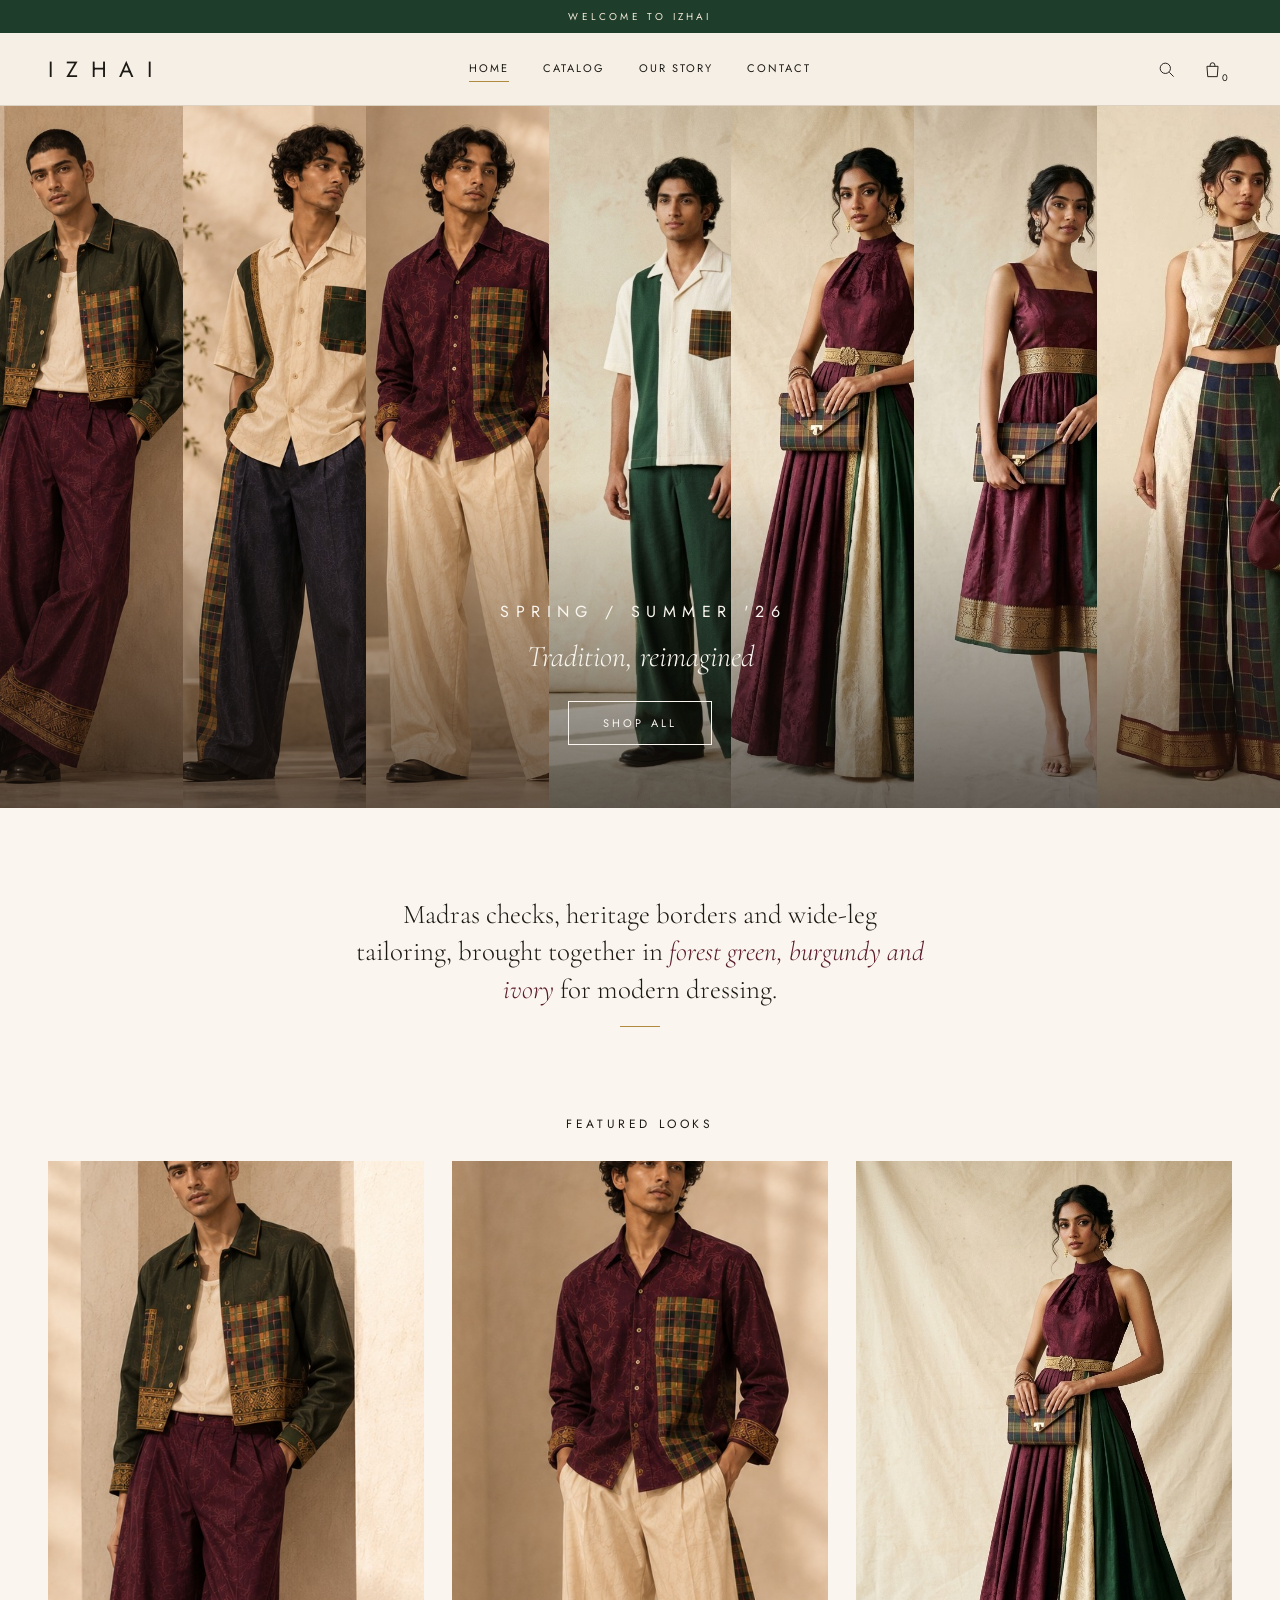
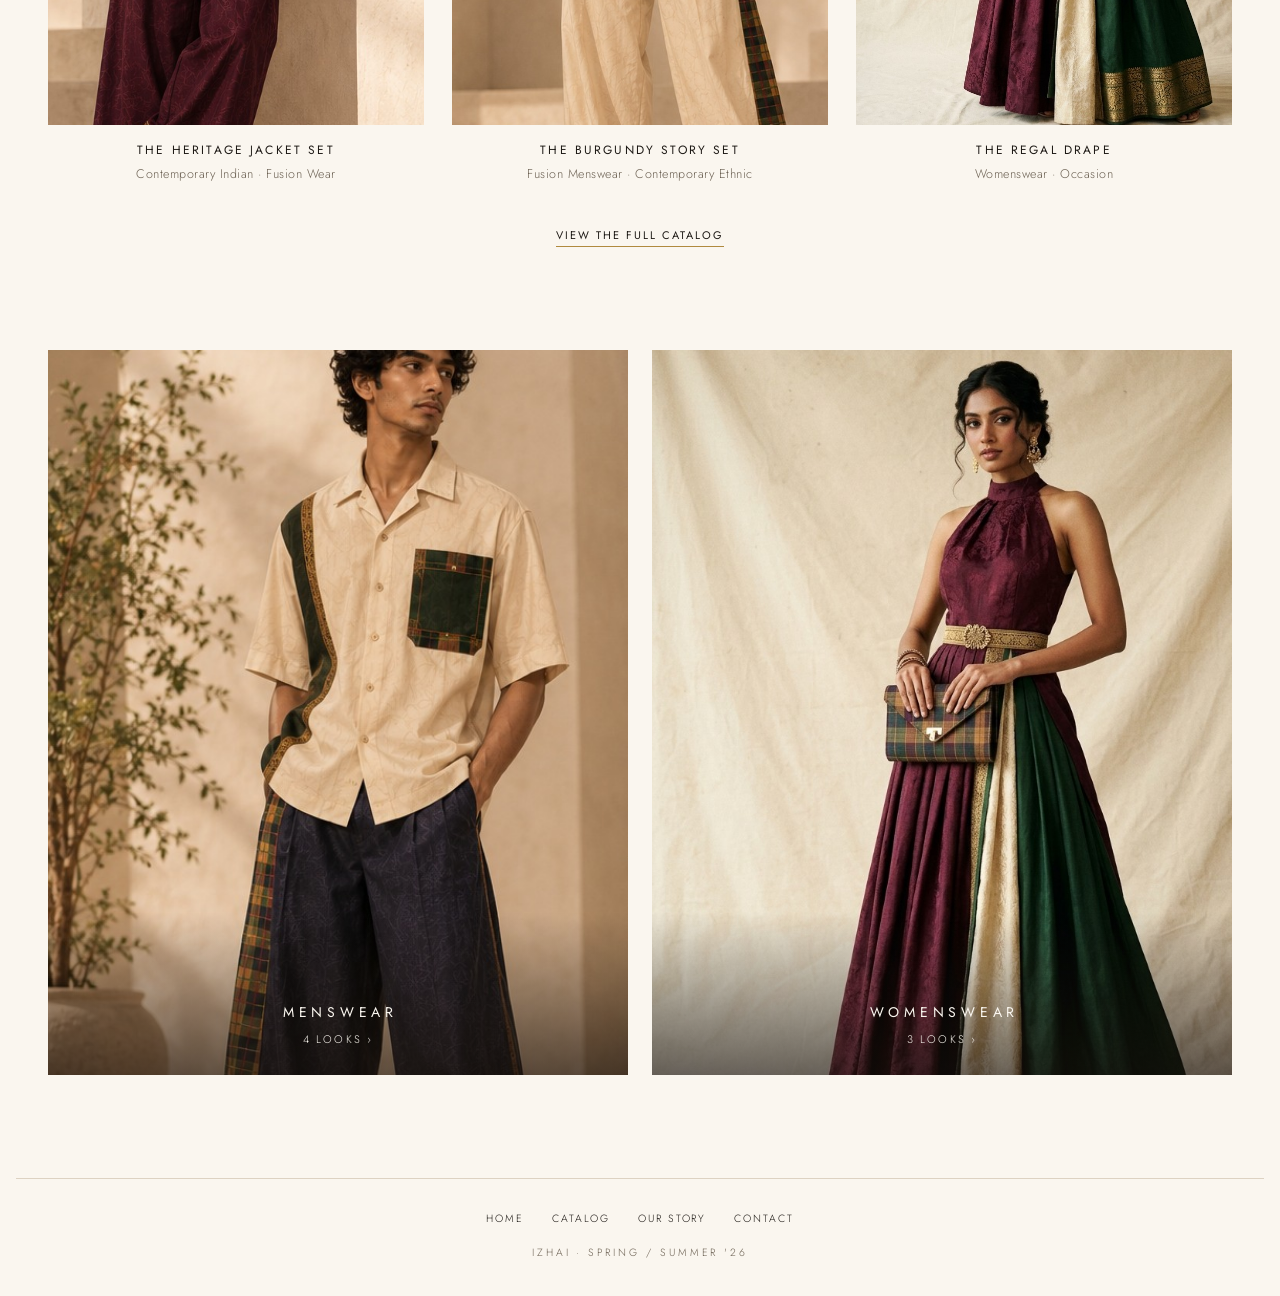
==== commit 561f30b7: "Add Heritage Muse and Checkered Heritage looks Co-Authored-By: Claude Opus 5.5 <noreply@anthropic.co" ====
--- a/izhai-website/index.html
+++ b/izhai-website/index.html
@@ -266,7 +266,7 @@
 
 /* Hero */
 .hero { position: relative; height: clamp(420px, 78vh, 760px); background: var(--tile); overflow: hidden; }
-.hero-strip { display: grid; grid-template-columns: repeat(5, minmax(0, 1fr)); height: 100%; }
+.hero-strip { display: grid; grid-auto-flow: column; grid-auto-columns: minmax(0, 1fr); height: 100%; }
 .hero-strip img { width: 100%; height: 100%; object-fit: cover; object-position: 50% 25%; }
 .hero-overlay {
   position: absolute;
@@ -617,6 +617,7 @@
   .sort label { position: absolute; width: 1px; height: 1px; overflow: hidden; clip: rect(0 0 0 0); white-space: nowrap; }
   .bar-left { gap: 14px; }
   .hero { height: clamp(420px, 72vh, 620px); }
+  .hero-strip img:nth-child(n+6) { display: none; }
 }
 @media (prefers-reduced-motion: no-preference) { html { scroll-behavior: smooth; } }
 @media (prefers-reduced-motion: reduce) {
@@ -694,7 +695,7 @@
           <button class="filter-toggle" id="filterToggle" type="button" aria-controls="filters" aria-expanded="true">
             <span>Filter by</span><span class="sign" aria-hidden="true">&minus;</span>
           </button>
-          <span class="count" id="count" aria-live="polite">5 Looks</span>
+          <span class="count" id="count" aria-live="polite">7 Looks</span>
         </div>
         <div class="sort">
           <label for="sort">Sort by</label>
@@ -866,6 +867,36 @@
         "Designed for occasions that call for individuality, elegance and a contemporary interpretation of Indian dressing."
       ],
       details: ["High halter neckline", "Sleeveless fitted bodice", "Burgundy, forest green and ivory colour blocking", "Gold-toned waistband"]
+    },
+    {
+      slug: "heritage-muse",
+      name: "The Heritage Muse",
+      image: "images/look-6.jpg",
+      alt: "Model in a sleeveless burgundy and forest green midi dress with a gold waistband and gold hem border, holding a Madras check clutch.",
+      gender: "Womenswear",
+      colours: ["Burgundy", "Forest Green"],
+      styles: ["Contemporary Ethnic", "Modern Occasion Wear", "Fusion Dressing"],
+      story: [
+        "The Heritage Muse reimagines traditional textile aesthetics through a contemporary midi-length silhouette. Designed with a structured square neckline and sleeveless bodice, the dress features a rich burgundy upper section complemented by a contrasting forest green skirt panel.",
+        "A statement gold-toned waistband creates definition at the waist, while the decorative border along the hem brings together the traditional detailing and contemporary construction.",
+        "Balancing elegance with versatility, this design is created for the woman who appreciates heritage-inspired fashion with a modern perspective."
+      ],
+      details: ["Square neckline", "Sleeveless structured bodice", "Burgundy and forest green colour blocking", "Gold-toned decorative waistband", "Midi-length flared skirt", "Traditional-inspired gold border detailing"]
+    },
+    {
+      slug: "checkered-heritage",
+      name: "The Checkered Heritage",
+      image: "images/look-7.jpg",
+      alt: "Model in an ivory high-neck crop top with a draped Madras check panel and wide-leg trousers in ivory, Madras check and forest green with gold hem borders, holding a burgundy bag.",
+      gender: "Womenswear",
+      colours: ["Ivory", "Forest Green", "Burgundy"],
+      styles: ["Contemporary Fusion", "Statement Co-ord", "Modern Indian Wear"],
+      story: [
+        "The Checkered Heritage explores the interplay of traditional checks and contemporary design. This two-piece ensemble features an asymmetrical sleeveless crop top with a high neckline, combining an ivory base with a contrasting Madras check panel that wraps diagonally across the bodice.",
+        "The coordinated wide-leg trousers continue the visual story through a combination of ivory, forest green and Madras check panels. Decorative gold-toned borders along the hem add a refined heritage-inspired finish.",
+        "A distinctive expression of contemporary Indian fashion, this co-ord set brings together playful textile contrasts and modern tailoring."
+      ],
+      details: ["Asymmetrical sleeveless crop top", "High neckline with Madras check detailing", "Ivory and contrasting check panels", "High-waisted wide-leg trousers", "Forest green, ivory and Madras check colour blocking", "Gold-toned decorative hem borders"]
     }
   ];
   var FEATURED = ["heritage-jacket-set", "burgundy-story-set", "regal-drape"];
@@ -946,7 +977,7 @@
   // Home
   function buildHome() {
     var strip = $("heroStrip");
-    LOOKS.slice(0, 5).forEach(function (l) {
+    LOOKS.forEach(function (l) {
       var img = el("img");
       img.src = l.image;
       img.alt = "";
